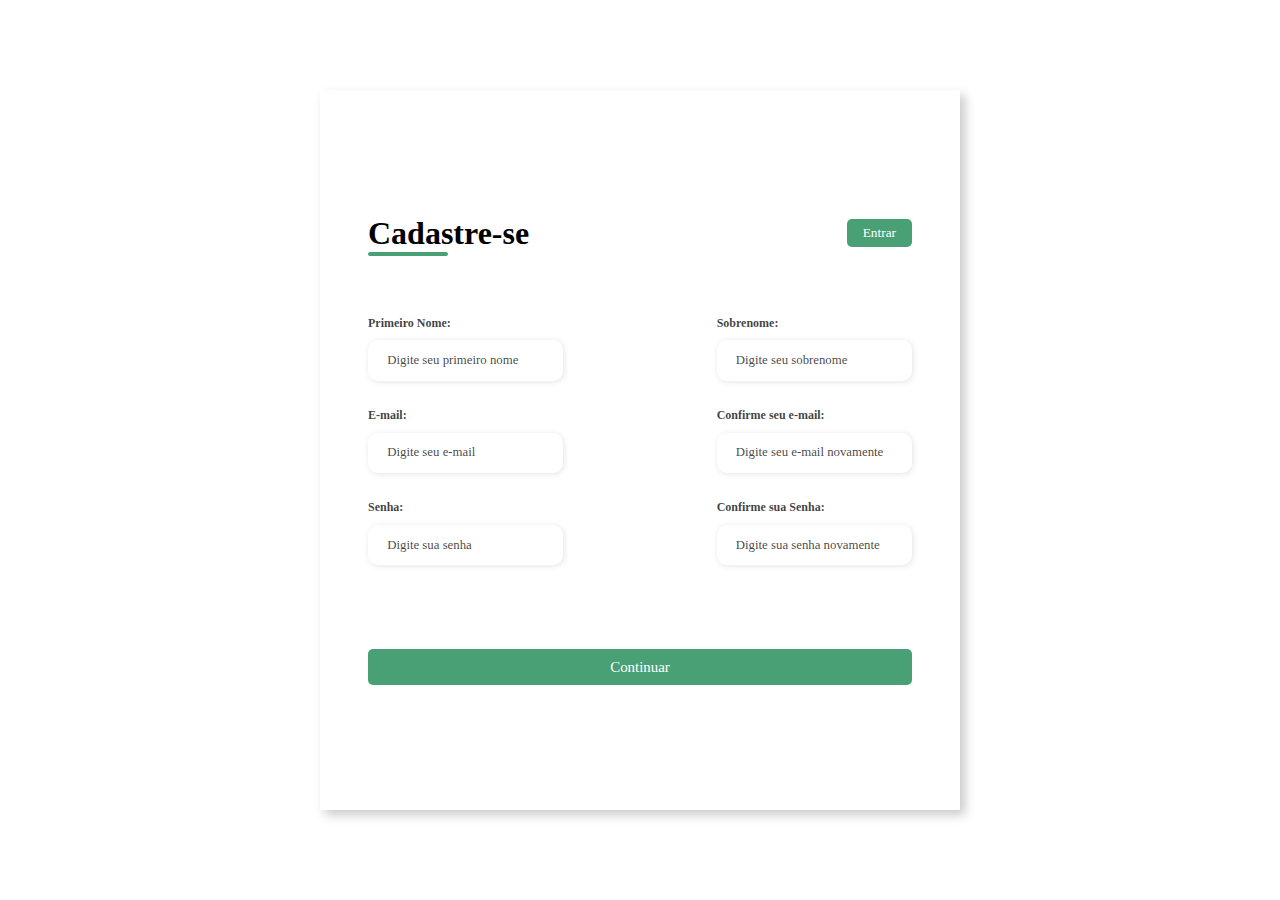
==== index.html @ 0a3f49d9 "Initial commit" ====
<!DOCTYPE html>
<html lang="pt-br">

<head>
    <meta charset="UTF-8">
    <meta http-equiv="X-UA-Compatible" content="IE=edge">
    <meta name="viewport" content="width=device-width, initial-scale=1.0">
    <link rel="stylesheet" href="assets/css/style.css">
    <title>Formulário</title>
</head>

<body>
    <div class="container">
        <div class="form-image">
            <img src="assets/img/mulher-cosmético.png" alt="">
        </div>
        <div class="form">
            <form action="#">
                <div class="form-header">
                    <div class="title">
                        <h1>Cadastre-se</h1>
                    </div>
                    
                    <div class="login-button">
                        <button><a href="#">Entrar</a></button>
                    </div>
                </div>

                <div class="input-group">
                    <div class="input-box">
                        <label for="firstname">Primeiro Nome:</label>
                        <input id="firstname" type="text" name="firstname" placeholder="Digite seu primeiro nome">
                    </div>

                    <div class="input-box">
                        <label for="lastname">Sobrenome:</label>
                        <input id="lastname" type="text" name="lastname" placeholder="Digite seu sobrenome">
                    </div>
                    
                    <div class="input-box">
                        <label for="email">E-mail:</label>
                        <input id="email" type="email" name="email" placeholder="Digite seu e-mail">
                    </div>

                    <div class="input-box">
                        <label for="confirmemail">Confirme seu e-mail:</label>
                        <input id="confirmemail" type="email" name="confirmemail" placeholder="Digite seu e-mail novamente">
                    </div>

                    <div class="input-box">
                        <label for="password">Senha:</label>
                        <input id="password" type="password" name="password" placeholder="Digite sua senha">
                    </div>


                    <div class="input-box">
                        <label for="confirmPassword">Confirme sua Senha:</label>
                        <input id="confirmPassword" type="password" name="confirmPassword" placeholder="Digite sua senha novamente">
                    </div>

                </div>

                <div class="continue-button">
                    <button><a href="file:///C:/Users/04134270/Documents/trabalho/produtos.html">Continuar</a> </button>
                </div>
            </form>
        </div>
    </div>
</body>

</html>
---- assets/css/style.css ----
* {
    padding: 0;
    margin: 0;
    box-sizing: border-box;
    font-family: 'Verdana';
}

body {
    width: 100%;
    height: 100vh;
    display: flex;
    justify-content: center;
    align-items: center;
    background: white;
}

.container {
    width: 80%;
    height: 80vh;
    display: flex;
    box-shadow: 5px 5px 10px rgba(0, 0, 0, 0.212);
}

  .container img {
    max-width: 100%;
    -moz-transition: all 0.5s;
    -webkit-transition: all 0.5s;
    transition: all 0.5s;
  }
  .container:hover img {
    -moz-transform: scale(1.2);
    -webkit-transform: scale(1.2);
    transform: scale(1.2);
  }

.form-image {
    width: 50%;
    display: flex;
    justify-content: center;
    background-color: #49a075;
    padding: 0;
}

.form-image img {
    width: 30rem;
}

.form {
    width: 50%;
    display: flex;
    flex-direction: column;
    justify-content: center;
    align-items: center;
    background-color: #fff;
    padding: 3rem;
}

.form-header {
    margin-bottom: 3rem;
    display: flex;
    justify-content: space-between;
}

.login-button {
    display: flex;
    align-items: center;
}

.login-button button {
    border: none;
    background-color: #49a075;
    padding: 0.4rem 1rem;
    border-radius: 5px;
    cursor: pointer;
}

.login-button button:hover {
    background-color: #36865e;
}

.login-button button a {
    text-decoration: none;
    font-weight: 500;
    color: #fff;
}

.form-header h1::after {
    content: '';
    display: block;
    width: 5rem;
    height: 0.3rem;
    background-color: #49a075;
    margin: 0 auto;
    position: absolute;
    border-radius: 10px;
}

.input-group {
    display: flex;
    flex-wrap: wrap;
    justify-content: space-between;
    padding: 1rem 0;
}

.input-box {
    display: flex;
    flex-direction: column;
    margin-bottom: 1.1rem;
}

.input-box input {
    margin: 0.6rem 0;
    padding: 0.8rem 1.2rem;
    border: none;
    border-radius: 10px;
    box-shadow: 1px 1px 6px #0000001c;
    font-size: 0.8rem;
}

.input-box input:hover {
    background-color: #eeeeee75;
}

.input-box input:focus-visible {
    outline: 1px solid #49a075;
}

.input-box label,
.gender-title h6 {
    font-size: 0.75rem;
    font-weight: 600;
    color: #000000c0;
}

.input-box input::placeholder {
    color: #000000be;
}

.gender-group {
    display: flex;
    justify-content: space-between;
    margin-top: 0.62rem;
    padding: 0 .5rem;
}

.continue-button button {
    width: 100%;
    margin-top: 2.5rem;
    border: none;
    background-color: #49a075;
    padding: 0.62rem;
    border-radius: 5px;
    cursor: pointer;
}

.continue-button button:hover {
    background-color: #36865e;
}

.continue-button button a {
    text-decoration: none;
    font-size: 0.93rem;
    font-weight: 500;
    color: #fff;
}

@media screen and (max-width: 1330px) {
    .form-image {
        display: none;
    }
    .container {
        width: 50%;
    }
    .form {
        width: 100%;
    }
}

@media screen and (max-width: 1064px) {
    .container {
        width: 90%;
        height: auto;
    }
    .input-group {
        flex-direction: column;
        z-index: 5;
        padding-right: 5rem;
        max-height: 10rem;
        overflow-y: scroll;
        flex-wrap: nowrap;
    }
    .gender-inputs {
        margin-top: 2rem;
    }
    .gender-group {
        flex-direction: column;
    }
    .gender-title h6 {
        margin: 0;
    }
    .gender-input {
        margin-top: 0.5rem;
    }
}
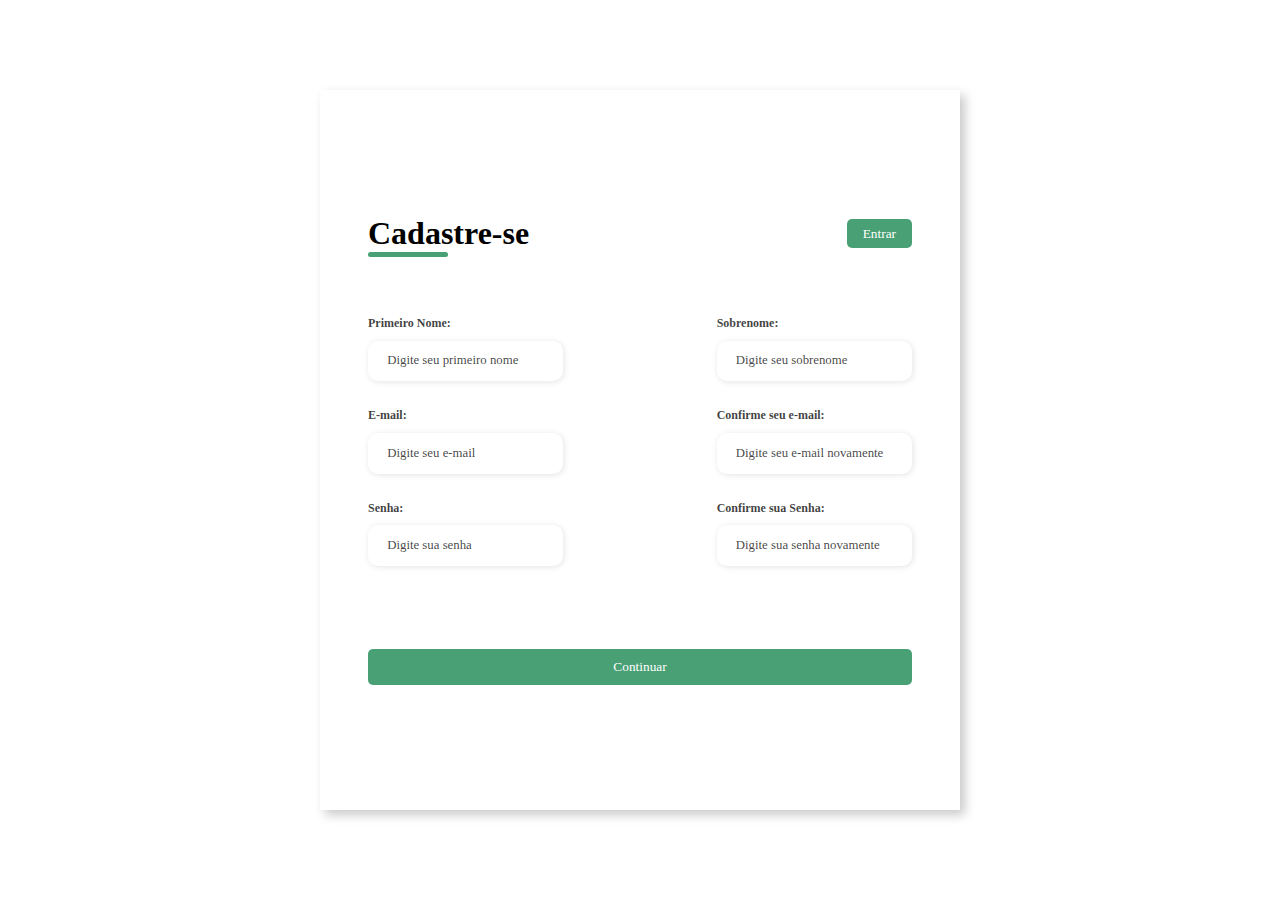
==== commit 23fc1764: "corrigino botao e talvez icones" ====
--- a/index.html
+++ b/index.html
@@ -6,7 +6,9 @@
     <meta http-equiv="X-UA-Compatible" content="IE=edge">
     <meta name="viewport" content="width=device-width, initial-scale=1.0">
     <link rel="stylesheet" href="assets/css/style.css">
-    <title>Formulário</title>
+    <title>Cosméticos - Login</title>
+    <link rel="shortcut icon" href="./assets/img/mulher-cosmético.png" type="image/x-icon">
+    <meta http-equiv="cache-control" content="no-cache" />
 </head>
 
 <body>
@@ -20,7 +22,7 @@
                     <div class="title">
                         <h1>Cadastre-se</h1>
                     </div>
-                    
+
                     <div class="login-button">
                         <button><a href="#">Entrar</a></button>
                     </div>
@@ -36,7 +38,7 @@
                         <label for="lastname">Sobrenome:</label>
                         <input id="lastname" type="text" name="lastname" placeholder="Digite seu sobrenome">
                     </div>
-                    
+
                     <div class="input-box">
                         <label for="email">E-mail:</label>
                         <input id="email" type="email" name="email" placeholder="Digite seu e-mail">
@@ -44,7 +46,8 @@
 
                     <div class="input-box">
                         <label for="confirmemail">Confirme seu e-mail:</label>
-                        <input id="confirmemail" type="email" name="confirmemail" placeholder="Digite seu e-mail novamente">
+                        <input id="confirmemail" type="email" name="confirmemail"
+                            placeholder="Digite seu e-mail novamente">
                     </div>
 
                     <div class="input-box">
@@ -55,15 +58,18 @@
 
                     <div class="input-box">
                         <label for="confirmPassword">Confirme sua Senha:</label>
-                        <input id="confirmPassword" type="password" name="confirmPassword" placeholder="Digite sua senha novamente">
+                        <input id="confirmPassword" type="password" name="confirmPassword"
+                            placeholder="Digite sua senha novamente">
                     </div>
 
                 </div>
 
-                <div class="continue-button">
-                    <button><a href="file:///C:/Users/04134270/Documents/trabalho/produtos.html">Continuar</a> </button>
-                </div>
             </form>
+
+            <div class="continue-button" style="width: 100%;">
+                <a href="./assets/pages/trabalho.html"><button style="color: white;">Continuar</button></a>
+            </div>
+
         </div>
     </div>
 </body>
--- a/assets/css/style.css
+++ b/assets/css/style.css
@@ -27,10 +27,10 @@
     -webkit-transition: all 0.5s;
     transition: all 0.5s;
   }
-  .container:hover img {
-    -moz-transform: scale(1.2);
-    -webkit-transform: scale(1.2);
-    transform: scale(1.2);
+  .form-image:hover img {
+    -moz-transform: scale(1.1);
+    -webkit-transform: scale(1.1);
+    transform: scale(1.1);
   }
 
 .form-image {
